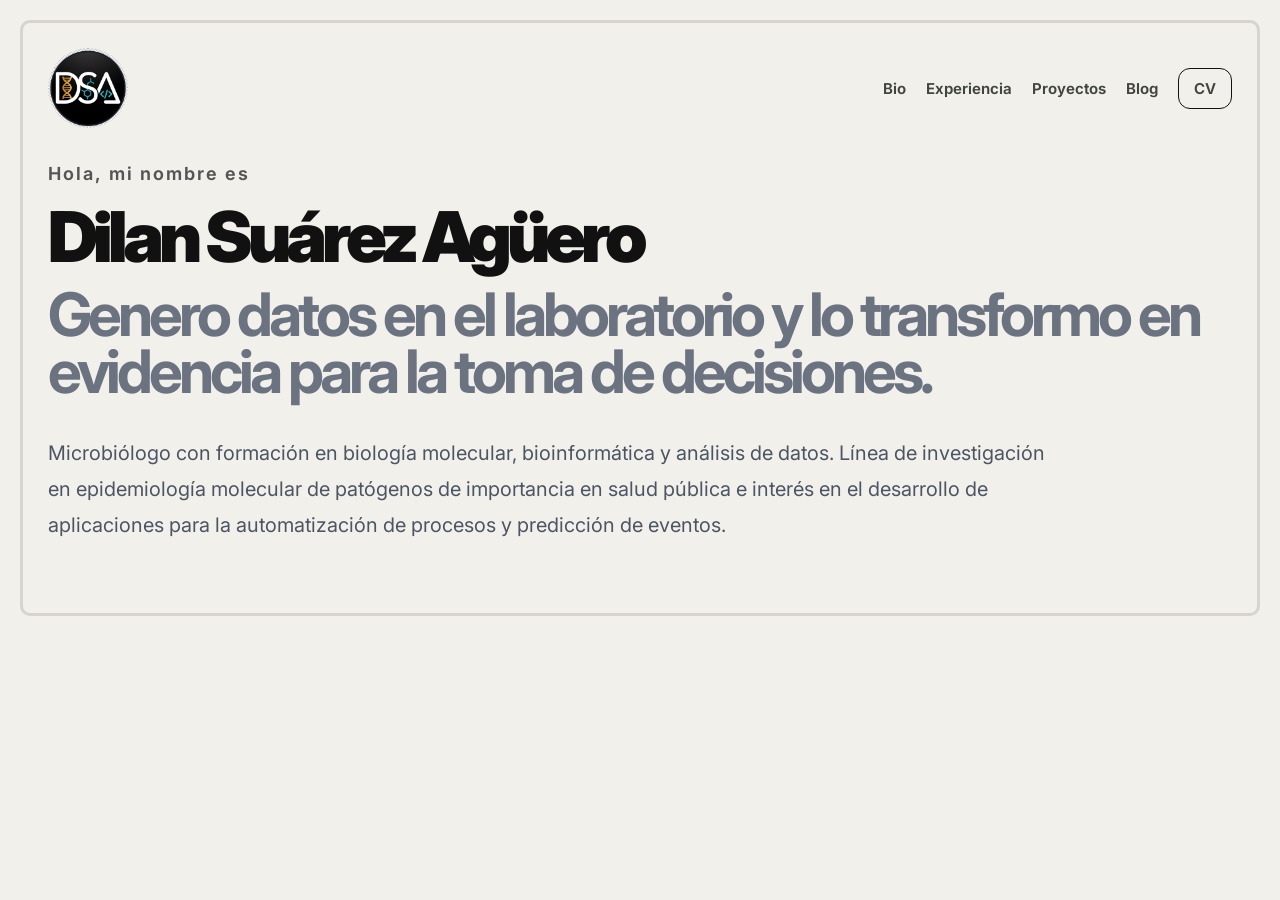
==== index.html @ a1aa5783 "Update index.html" ====
<!DOCTYPE html>
<html lang="es">
  
<!-- Head -->
<head>
  <meta charset="UTF-8">
  <title>Dilan Suárez Agüero</title>
  <link rel="icon" type="image/png" href="Favicon3_Logo_DilanSuarez.png">
  <link rel="shortcut icon" href="Favicon3_Logo_DilanSuarez.png">
  <link rel="stylesheet" href="css/styles_index.css"> <!-- 🔗 Conexión al CSS -->
  <link rel="preconnect" href="https://fonts.googleapis.com">
  <link href="https://fonts.googleapis.com/css2?family=Inter:wght@300;400;500;600;700;800;900&display=swap" rel="stylesheet">
</head>

  
<!-- Body -->
<body>
<!-- HERO SECTION -->
<section class="hero-wrapper">
    <div class="hero">
      <nav class="navbar">
        <div class="logo"> <!-- LOGO -->
          <img src="Favicon3_Logo_DilanSuarez.png" alt="logo">
        </div>
        <div class="menu">
          <a href="bio.html">Bio</a>
          <a href="experiencia.html">Experiencia</a>
          <a href="proyectos.html">Proyectos</a>
          <a href="blog.html">Blog</a>
          <a href="#" class="resume-btn">
            CV
          </a>
        </div>
      </nav>
      <div class="hero-content">
        <div class="hero-text">
          <small>
            Hola, mi nombre es
          </small>
          <h1>
            Dilan Suárez Agüero
          </h1>
          <h2>
            Genero datos en el laboratorio y lo transformo en evidencia para la toma de decisiones.
          </h2>
          <p>
            Microbiólogo con formación en biología molecular, bioinformática y análisis de datos. 
            Línea de investigación en epidemiología molecular de patógenos de importancia en salud pública e 
            interés en el desarrollo de aplicaciones para la automatización de procesos y predicción de eventos.
          </p>
        </div>
      </div>
    </div>
  </section>
</body>
</html>
---- css/styles_index.css ----
*{
  margin:0;
  padding:0;
  box-sizing:border-box;
}

html{
  scroll-behavior:smooth;
}

body{
  font-family:'Inter',sans-serif;
  background:#F2F0EB;
  overflow-x:hidden;
  color:#111111;
}

a{
  text-decoration:none;
  color:inherit;
}

/* =========================
   HERO WRAPPER
========================= */

.hero-wrapper{
  width:100%;
  max-height:95vh;
  display:flex;
  justify-content:center;
  align-items:center;
  padding:20px;
}

/* =========================
   HERO BOX
========================= */

.hero{
  width:100%;
  max-width:1400px;
  max-height:100vh;
  background:#F2F0EB;
  border-radius:10px;
  padding:25px 25px;
  display:flex;
  flex-direction:column;
  position:relative;
  overflow:hidden;
  border:3px solid #d6d3d1;
}

/* =========================
   NAVBAR
========================= */

.navbar{
  width:100%;
  display:flex;
  justify-content:space-between;
  align-items:center;
  margin-bottom:35px;
}

/* LOGO */

.logo{
  display:flex;
  align-items:center;
  gap:1px;
}

.logo img{
  width:80px;
  height:80px;
  border-radius:50%;
  object-fit:cover;
}


/* MENU */

.menu{
  display:flex;
  align-items:center;
  gap:20px;
  flex-wrap:wrap;
}

.menu a{
  font-size:15px;
  font-weight:650;
  color:#41453f;
  transition:0.3s;
}
.menu a:hover{
  color:#d6763a;
}

.resume-btn{
  padding:10px 15px;
  border:1px solid #111111;
  border-radius:12px;
  transition:0.3s;
}

.resume-btn:hover{
  background:#ebab83;
  color:#21201f;
}

/* =========================
   HERO CONTENT
========================= */

.hero-content{
  flex:1;
  display:flex;
  align-items:center;
}

.hero-text{
  max-height:90vh;
}

.hero-text small{
  font-size:18px;
  letter-spacing:2px;
  color:#555;
  display:block;
  margin-bottom:20px;
  font-weight:650;
}

.hero-text h1{
  font-size:clamp(40px, 9vw, 70px);
  line-height:0.95;
  font-weight:900;
  letter-spacing:-5px;
  color:#111111;
  margin-bottom:15px;
}

.hero-text h2{
  font-size:clamp(30px, 7vw, 60px);
  line-height:0.95;
  font-weight:700;
  letter-spacing:-4px;
  color:#6b7280;
  margin-bottom:35px;
}

.hero-text p{
  max-width:85%;
  font-size:20px;
  line-height:1.8;
  color:#4b5563;
  margin-bottom:45px;
}

/* =========================
   RESPONSIVE
========================= */

@media(max-width:992px){
  .hero{
    padding:30px;
  }

  .navbar{
    flex-direction:column;
    gap:25px;
    align-items:flex-start;
  }

  .menu{
    gap:20px;
  }

  .hero-content{
    align-items:flex-start;
  }

  .hero-text h1{
    letter-spacing:-3px;
  }

  .hero-text h2{
    letter-spacing:-2px;
  }
}

@media(max-width:768px){

  .hero{
    min-height:auto;
    padding:25px;
    border-radius:22px;
  }

  .menu{
    width:100%;
    justify-content:flex-start;
  }

  .hero-content{
    padding-top:20px;
  }

  .hero-text p{
    font-size:16px;
  }
}
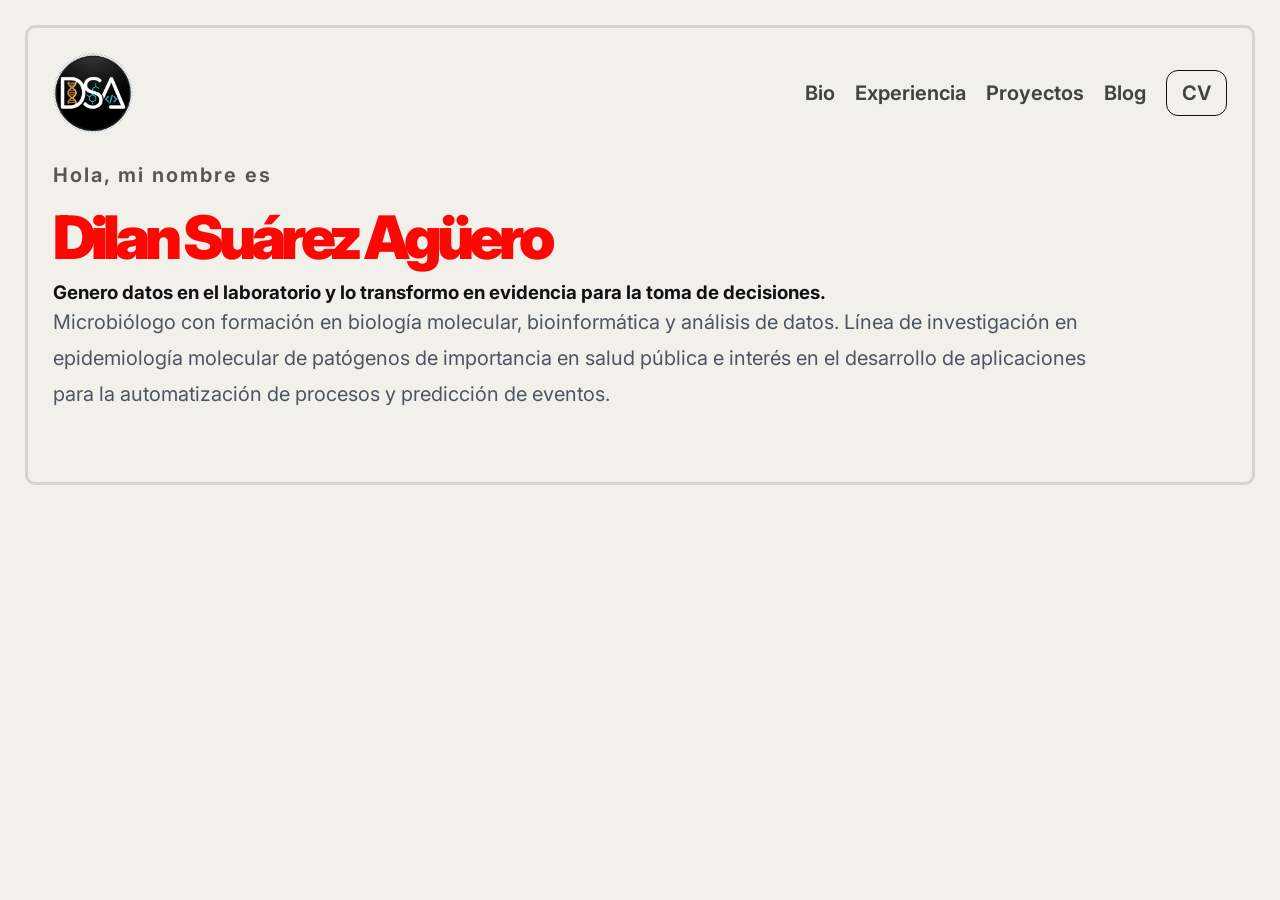
==== commit 01a925a4: "Update index.html" ====
--- a/index.html
+++ b/index.html
@@ -40,9 +40,9 @@
           <h1>
             Dilan Suárez Agüero
           </h1>
-          <h2>
+          <h3>
             Genero datos en el laboratorio y lo transformo en evidencia para la toma de decisiones.
-          </h2>
+          </h3>
           <p>
             Microbiólogo con formación en biología molecular, bioinformática y análisis de datos. 
             Línea de investigación en epidemiología molecular de patógenos de importancia en salud pública e 
--- a/css/styles_index.css
+++ b/css/styles_index.css
@@ -26,11 +26,11 @@
 
 .hero-wrapper{
   width:100%;
-  max-height:95vh;
+  max-height:90vh;
   display:flex;
   justify-content:center;
   align-items:center;
-  padding:20px;
+  padding:25px 25px;
 }
 
 /* =========================
@@ -40,7 +40,7 @@
 .hero{
   width:100%;
   max-width:1400px;
-  max-height:100vh;
+  max-height:90vh;
   background:#F2F0EB;
   border-radius:10px;
   padding:25px 25px;
@@ -60,7 +60,7 @@
   display:flex;
   justify-content:space-between;
   align-items:center;
-  margin-bottom:35px;
+  margin-bottom:30px;
 }
 
 /* LOGO */
@@ -85,11 +85,11 @@
   display:flex;
   align-items:center;
   gap:20px;
-  flex-wrap:wrap;
+  /*flex-wrap:wrap;*/
 }
 
 .menu a{
-  font-size:15px;
+  font-size:20px;
   font-weight:650;
   color:#41453f;
   transition:0.3s;
@@ -100,14 +100,14 @@
 
 .resume-btn{
   padding:10px 15px;
-  border:1px solid #111111;
+  border:1.5px solid #111111;
   border-radius:12px;
   transition:0.3s;
 }
 
 .resume-btn:hover{
   background:#ebab83;
-  color:#21201f;
+  color:#050505;
 }
 
 /* =========================
@@ -125,34 +125,35 @@
 }
 
 .hero-text small{
-  font-size:18px;
+  font-size:20px;
   letter-spacing:2px;
   color:#555;
   display:block;
-  margin-bottom:20px;
+  margin-bottom:22px;
   font-weight:650;
 }
 
 .hero-text h1{
-  font-size:clamp(40px, 9vw, 70px);
+  font-size:clamp(40px, 9vw, 60px);
   line-height:0.95;
   font-weight:900;
   letter-spacing:-5px;
-  color:#111111;
+  color:#fc0703;
   margin-bottom:15px;
 }
 
 .hero-text h2{
-  font-size:clamp(30px, 7vw, 60px);
+  font-size:clamp(23px, 7vw, 37px);
+  max-width:90%;
   line-height:0.95;
-  font-weight:700;
+  font-weight:650;
   letter-spacing:-4px;
   color:#6b7280;
-  margin-bottom:35px;
+  margin-bottom:38px;
 }
 
 .hero-text p{
-  max-width:85%;
+  max-width:90%;
   font-size:20px;
   line-height:1.8;
   color:#4b5563;
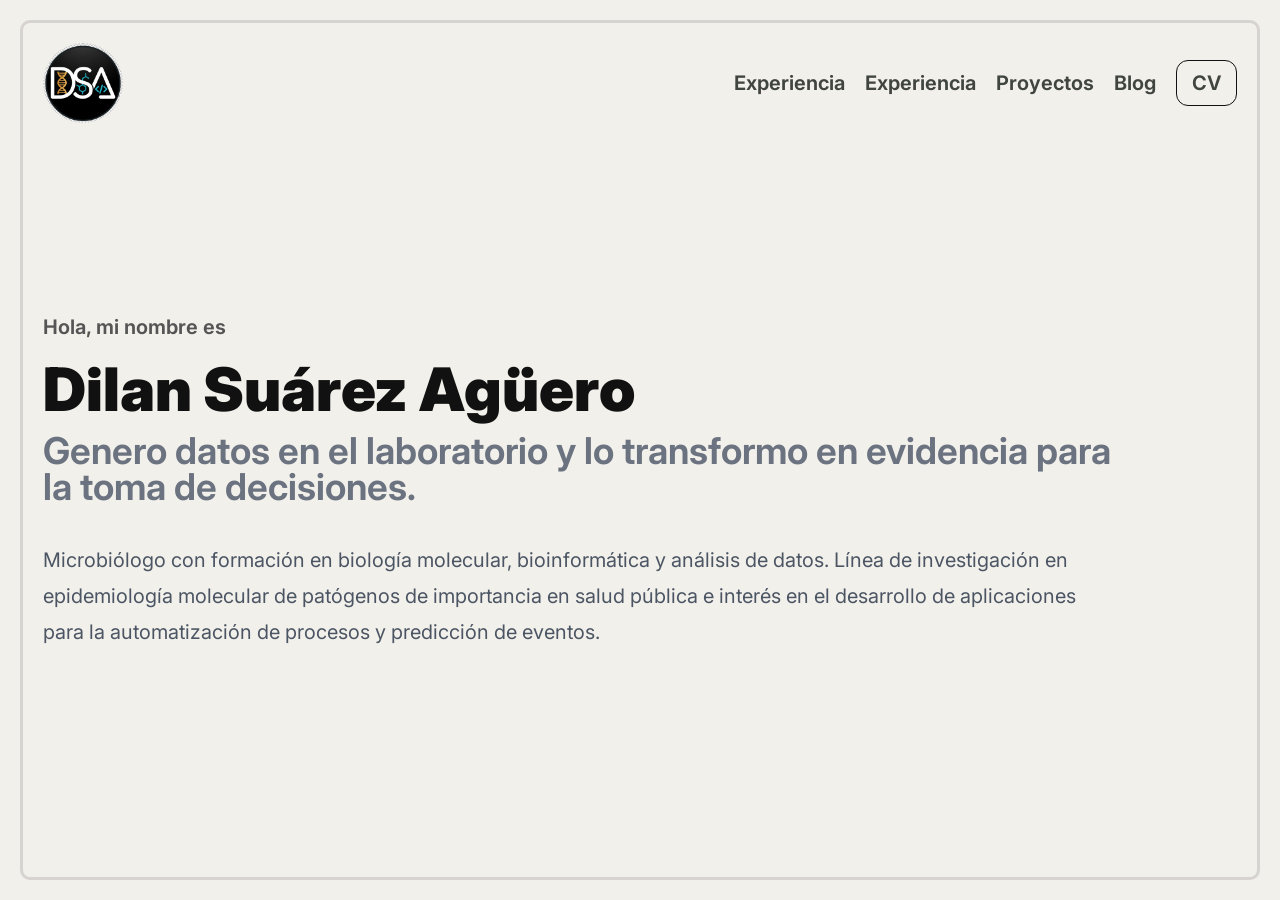
==== commit cdde4eef: "Update index.html" ====
--- a/index.html
+++ b/index.html
@@ -5,7 +5,7 @@
 <head>
   <meta charset="UTF-8">
   <title>Dilan Suárez Agüero</title>
-  <link rel="icon" type="image/png" href="Favicon3_Logo_DilanSuarez.png">
+  <link rel="icon" type="image/png" href="Favicon3Mod_Logo_DilanSuarez.png">
   <link rel="shortcut icon" href="Favicon3_Logo_DilanSuarez.png">
   <link rel="stylesheet" href="css/styles_index.css"> <!-- 🔗 Conexión al CSS -->
   <link rel="preconnect" href="https://fonts.googleapis.com">
@@ -23,8 +23,8 @@
           <img src="Favicon3_Logo_DilanSuarez.png" alt="logo">
         </div>
         <div class="menu">
-          <a href="bio.html">Bio</a>
           <a href="experiencia.html">Experiencia</a>
+          <a href="publicaciones.html">Experiencia</a>
           <a href="proyectos.html">Proyectos</a>
           <a href="blog.html">Blog</a>
           <a href="#" class="resume-btn">
--- a/css/styles_index.css
+++ b/css/styles_index.css
@@ -26,11 +26,11 @@
 
 .hero-wrapper{
   width:100%;
-  max-height:90vh;
+  min-height:95vh;
   display:flex;
   justify-content:center;
   align-items:center;
-  padding:25px 25px;
+  padding:20px;
 }
 
 /* =========================
@@ -40,10 +40,10 @@
 .hero{
   width:100%;
   max-width:1400px;
-  max-height:90vh;
+  height:calc(100vh - 40px);
   background:#F2F0EB;
   border-radius:10px;
-  padding:25px 25px;
+  padding:20px;
   display:flex;
   flex-direction:column;
   position:relative;
@@ -126,7 +126,7 @@
 
 .hero-text small{
   font-size:20px;
-  letter-spacing:2px;
+  letter-spacing:0px;
   color:#555;
   display:block;
   margin-bottom:22px;
@@ -137,17 +137,17 @@
   font-size:clamp(40px, 9vw, 60px);
   line-height:0.95;
   font-weight:900;
-  letter-spacing:-5px;
-  color:#fc0703;
+  letter-spacing: 0px;
+  color:#111111;
   margin-bottom:15px;
 }
 
-.hero-text h2{
+.hero-text h3{
   font-size:clamp(23px, 7vw, 37px);
   max-width:90%;
   line-height:0.95;
   font-weight:650;
-  letter-spacing:-4px;
+  letter-spacing:0px;
   color:#6b7280;
   margin-bottom:38px;
 }
@@ -156,6 +156,7 @@
   max-width:90%;
   font-size:20px;
   line-height:1.8;
+  letter-spacing:0px;
   color:#4b5563;
   margin-bottom:45px;
 }
@@ -166,7 +167,7 @@
 
 @media(max-width:992px){
   .hero{
-    padding:30px;
+    padding:12px;
   }
 
   .navbar{
@@ -195,8 +196,9 @@
 @media(max-width:768px){
 
   .hero{
-    min-height:auto;
-    padding:25px;
+    height:auto;
+    min-height:calc(100vh - 24px);
+    padding:22px;
     border-radius:22px;
   }
 
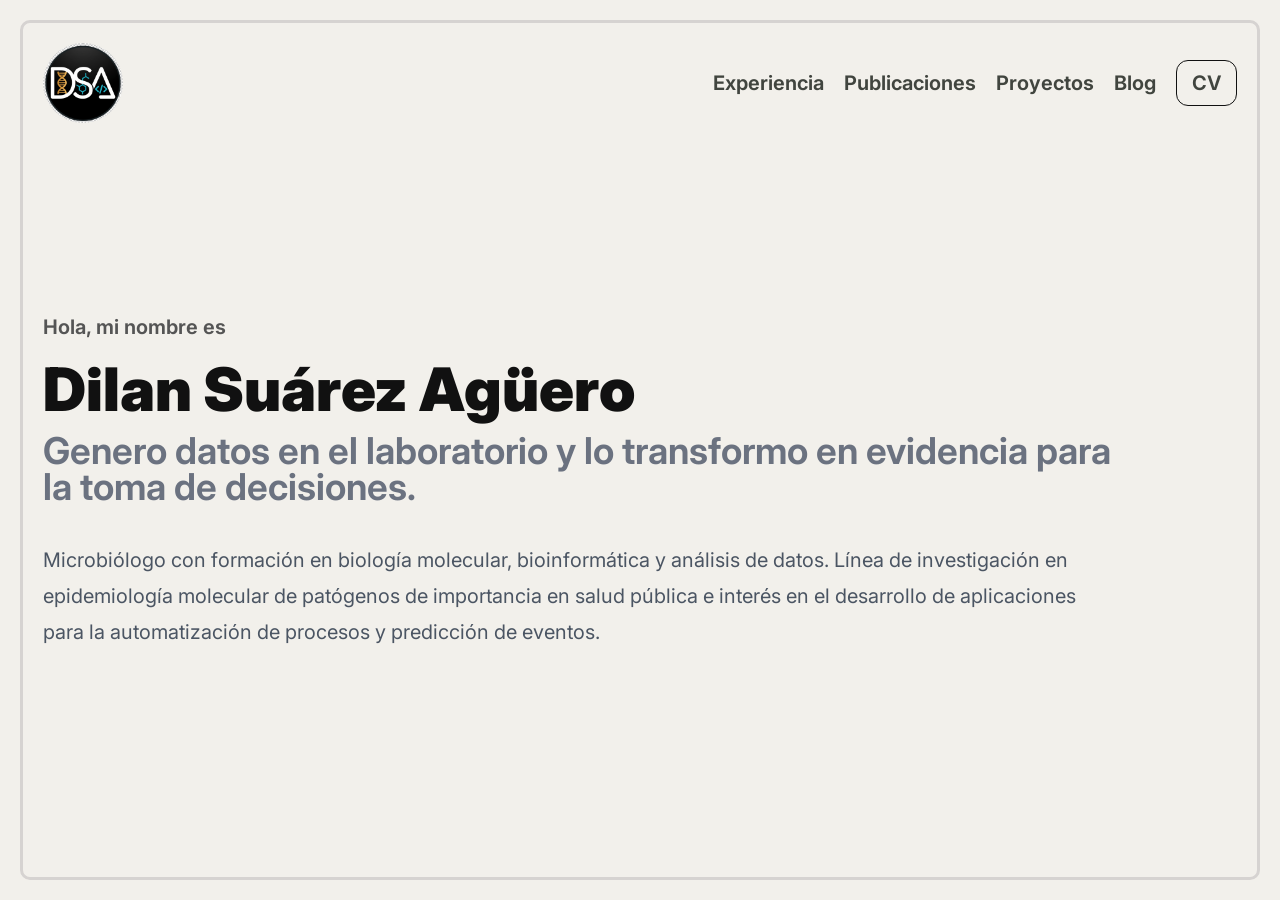
==== commit d07a9582: "Update index.html" ====
--- a/index.html
+++ b/index.html
@@ -24,7 +24,7 @@
         </div>
         <div class="menu">
           <a href="experiencia.html">Experiencia</a>
-          <a href="publicaciones.html">Experiencia</a>
+          <a href="publicaciones.html">Publicaciones</a>
           <a href="proyectos.html">Proyectos</a>
           <a href="blog.html">Blog</a>
           <a href="#" class="resume-btn">
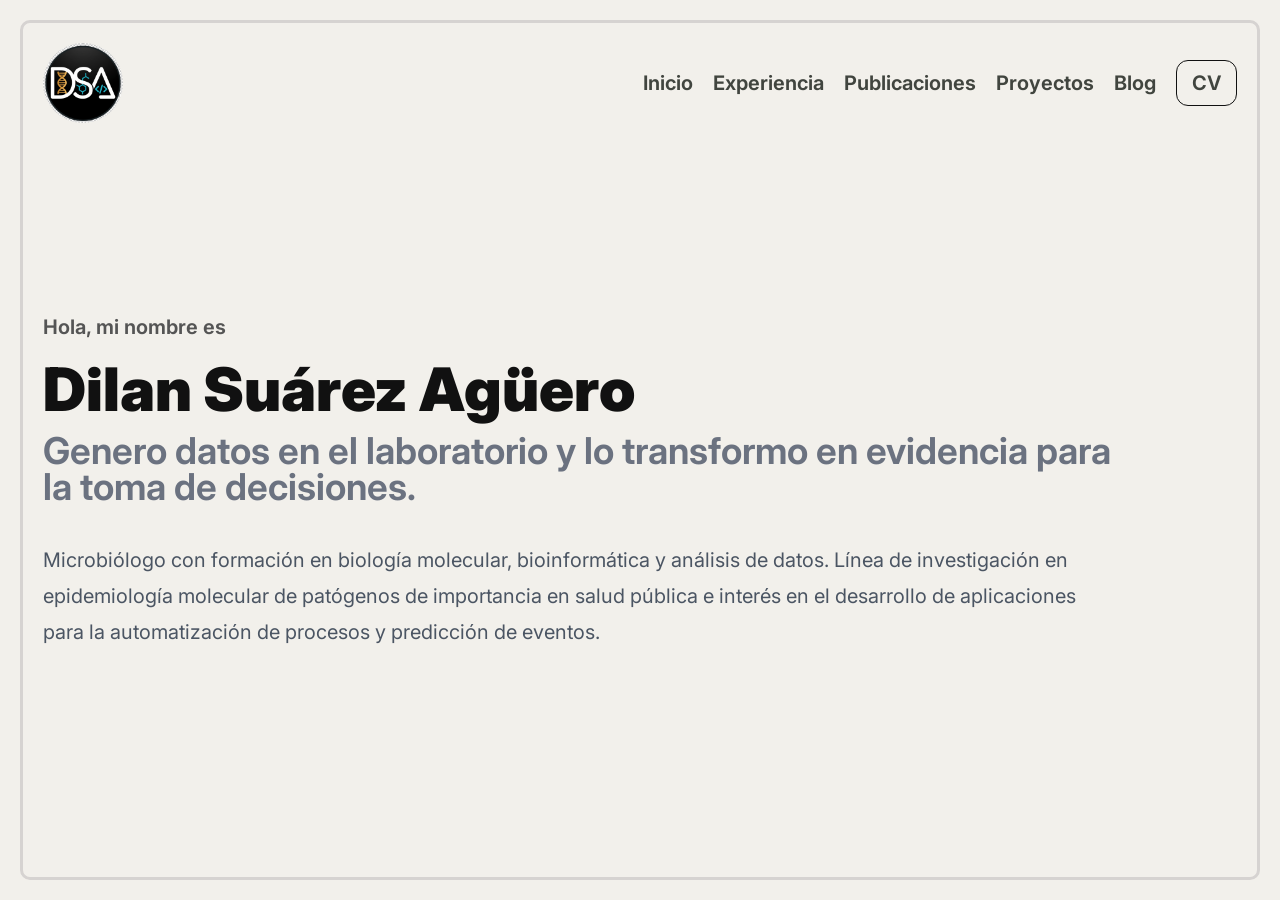
==== commit 8e67ec94: "Update index.html" ====
--- a/index.html
+++ b/index.html
@@ -23,6 +23,7 @@
           <img src="Favicon3_Logo_DilanSuarez.png" alt="logo">
         </div>
         <div class="menu">
+          <a href="index.html">Inicio</a>
           <a href="experiencia.html">Experiencia</a>
           <a href="publicaciones.html">Publicaciones</a>
           <a href="proyectos.html">Proyectos</a>
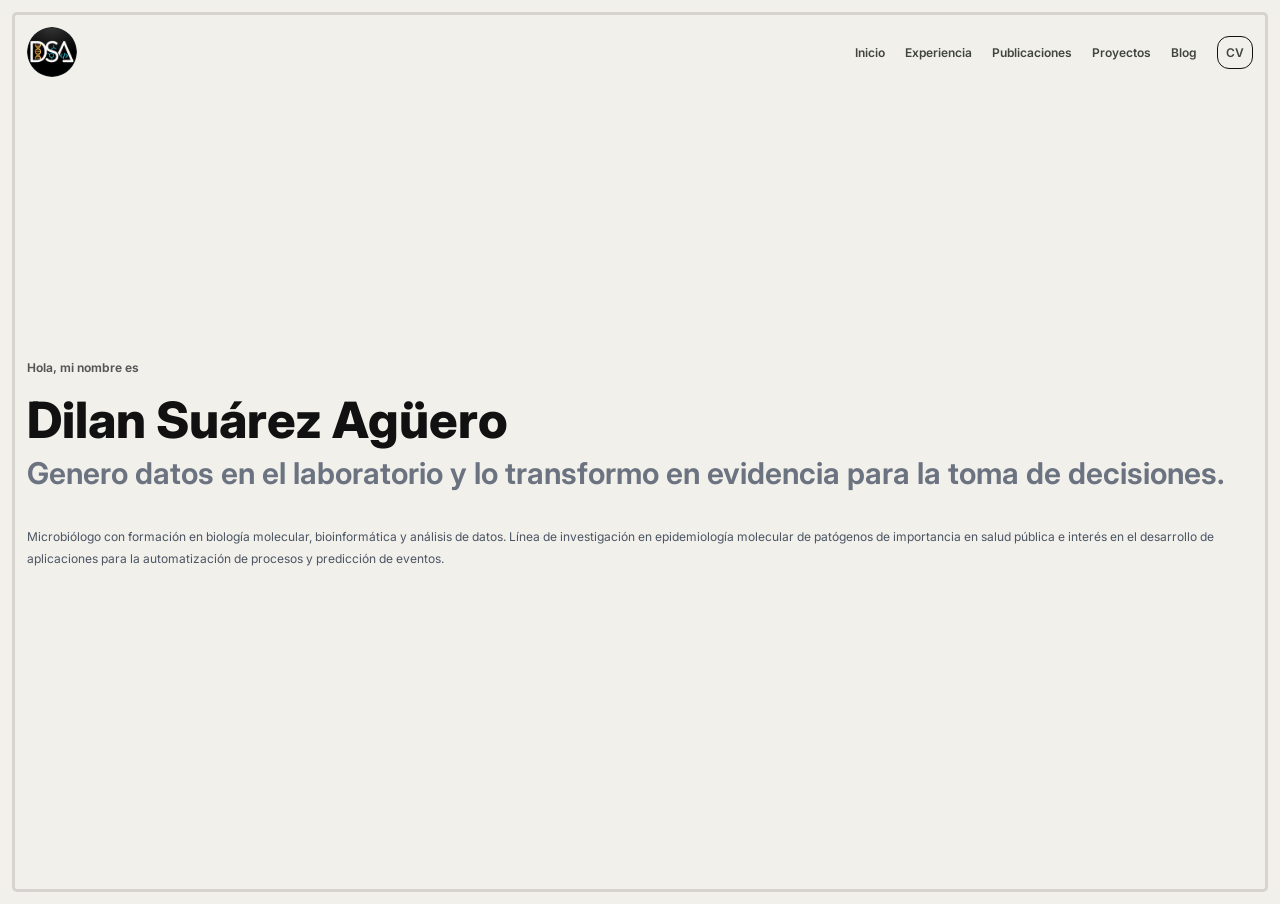
==== commit ac21ed80: "Update index.html" ====
--- a/index.html
+++ b/index.html
@@ -20,7 +20,7 @@
     <div class="hero">
       <nav class="navbar">
         <div class="logo"> <!-- LOGO -->
-          <img src="Favicon3_Logo_DilanSuarez.png" alt="logo">
+          <img src="Favicon3Mod_Logo_DilanSuarez.png" alt="logo">
         </div>
         <div class="menu">
           <a href="index.html">Inicio</a>
--- a/css/styles_index.css
+++ b/css/styles_index.css
@@ -30,7 +30,7 @@
   display:flex;
   justify-content:center;
   align-items:center;
-  padding:20px;
+  padding:12px;
 }
 
 /* =========================
@@ -39,11 +39,11 @@
 
 .hero{
   width:100%;
-  max-width:1400px;
-  height:calc(100vh - 40px);
+  max-width:1600px;
+  height:calc(100vh - 20px);
   background:#F2F0EB;
-  border-radius:10px;
-  padding:20px;
+  border-radius:5px;
+  padding:12px;
   display:flex;
   flex-direction:column;
   position:relative;
@@ -60,7 +60,7 @@
   display:flex;
   justify-content:space-between;
   align-items:center;
-  margin-bottom:30px;
+  margin-bottom:20px;
 }
 
 /* LOGO */
@@ -72,8 +72,8 @@
 }
 
 .logo img{
-  width:80px;
-  height:80px;
+  width:50px;
+  height:50px;
   border-radius:50%;
   object-fit:cover;
 }
@@ -89,8 +89,8 @@
 }
 
 .menu a{
-  font-size:20px;
-  font-weight:650;
+  font-size:12px;
+  font-weight:600;
   color:#41453f;
   transition:0.3s;
 }
@@ -99,7 +99,7 @@
 }
 
 .resume-btn{
-  padding:10px 15px;
+  padding:8px;
   border:1.5px solid #111111;
   border-radius:12px;
   transition:0.3s;
@@ -107,7 +107,7 @@
 
 .resume-btn:hover{
   background:#ebab83;
-  color:#050505;
+  color:#111111;
 }
 
 /* =========================
@@ -121,11 +121,11 @@
 }
 
 .hero-text{
-  max-height:90vh;
+  max-height:100vh;
 }
 
 .hero-text small{
-  font-size:20px;
+  font-size:12px;
   letter-spacing:0px;
   color:#555;
   display:block;
@@ -134,17 +134,17 @@
 }
 
 .hero-text h1{
-  font-size:clamp(40px, 9vw, 60px);
+  font-size:clamp(30px, 9vw, 50px);
   line-height:0.95;
-  font-weight:900;
+  font-weight:800;
   letter-spacing: 0px;
   color:#111111;
   margin-bottom:15px;
 }
 
 .hero-text h3{
-  font-size:clamp(23px, 7vw, 37px);
-  max-width:90%;
+  font-size:clamp(15px, 7vw, 30px);
+  max-width:100%;
   line-height:0.95;
   font-weight:650;
   letter-spacing:0px;
@@ -153,8 +153,8 @@
 }
 
 .hero-text p{
-  max-width:90%;
-  font-size:20px;
+  max-width:100%;
+  font-size:12px;
   line-height:1.8;
   letter-spacing:0px;
   color:#4b5563;
@@ -172,12 +172,12 @@
 
   .navbar{
     flex-direction:column;
-    gap:25px;
+    gap:15px;
     align-items:flex-start;
   }
 
   .menu{
-    gap:20px;
+    gap:15px;
   }
 
   .hero-content{
@@ -197,8 +197,8 @@
 
   .hero{
     height:auto;
-    min-height:calc(100vh - 24px);
-    padding:22px;
+    min-height:calc(95vh - 24px);
+    padding:15px;
     border-radius:22px;
   }
 
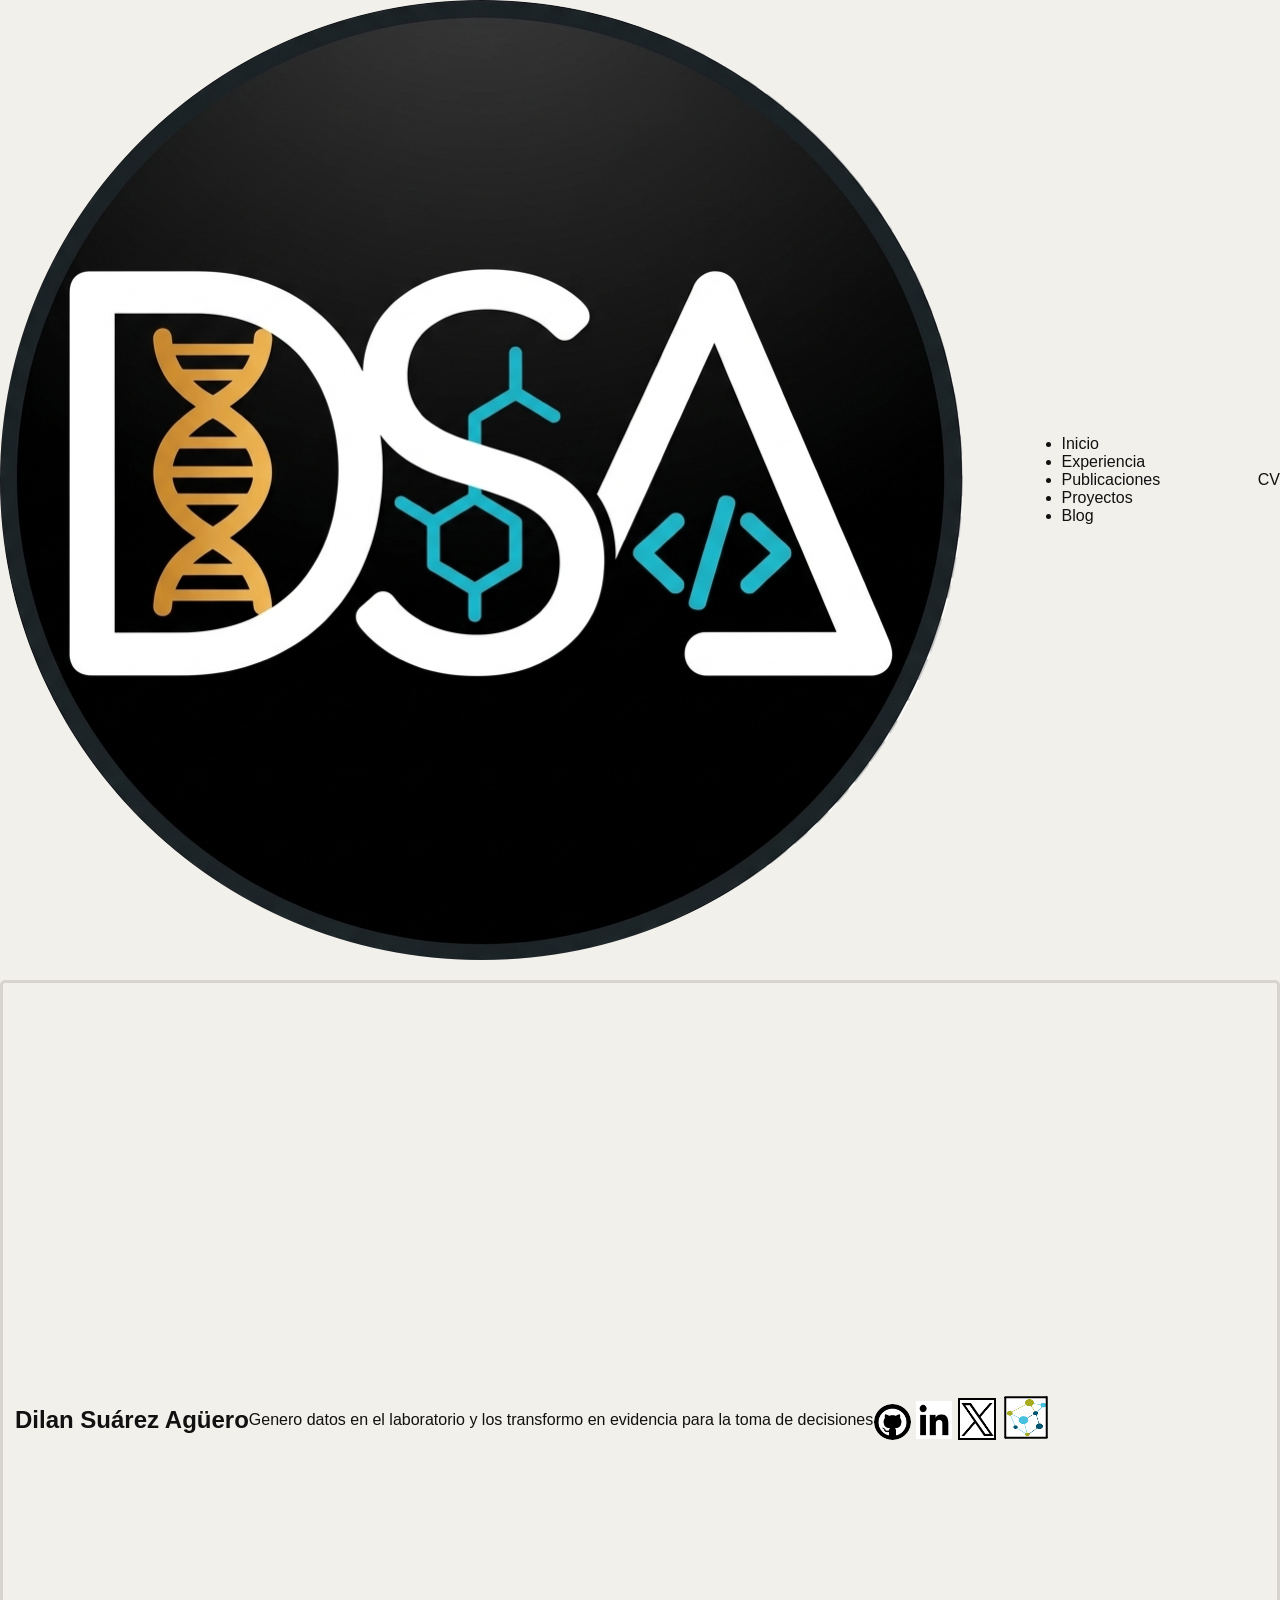
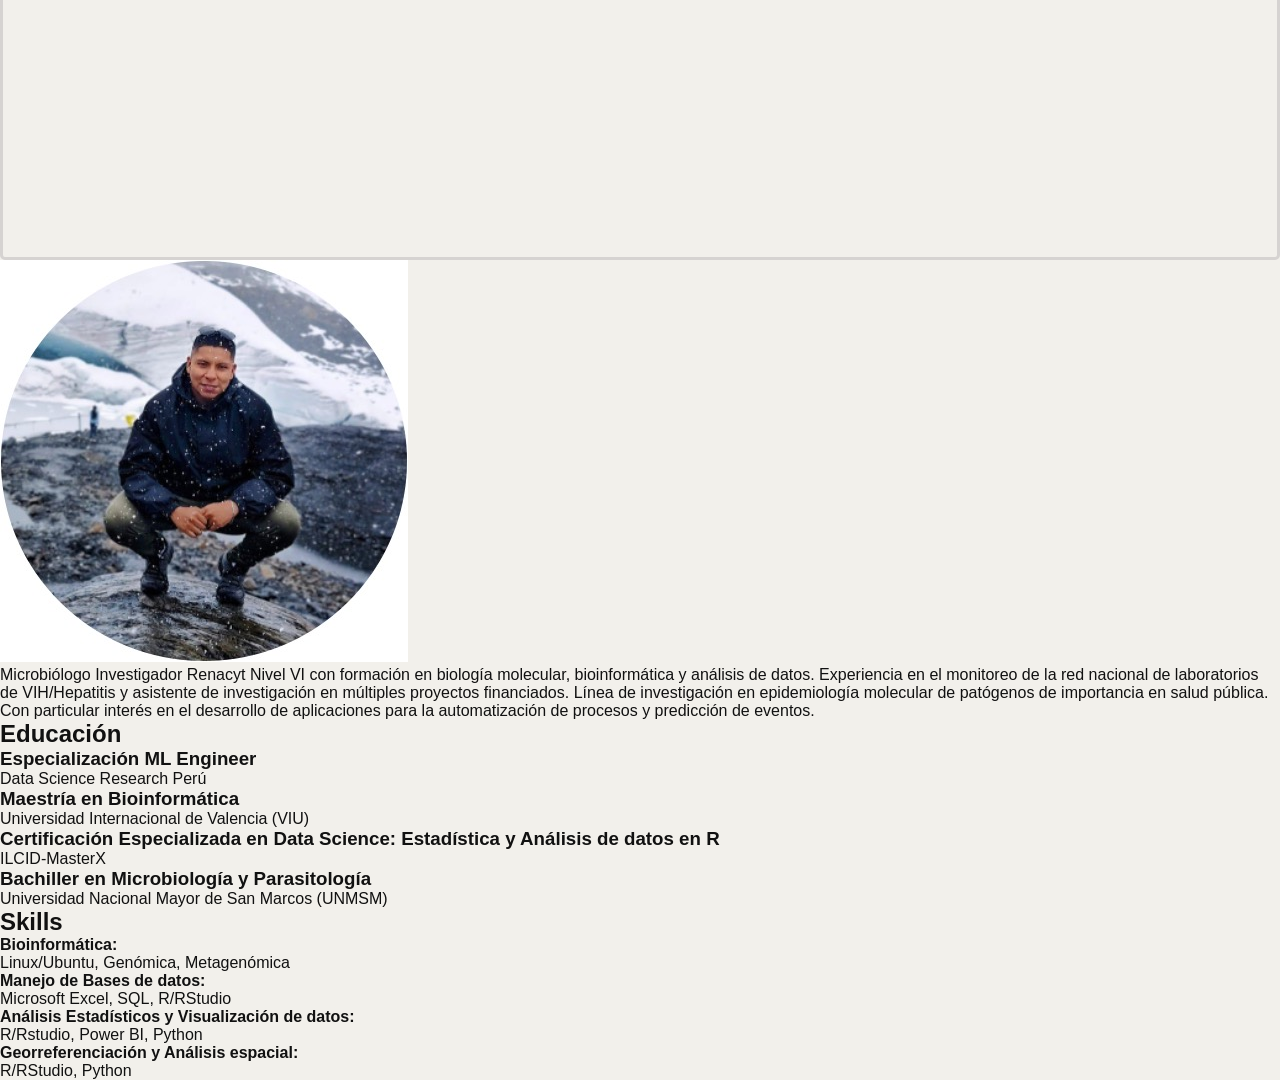
==== commit bdc6b62c: "Update index.html" ====
--- a/index.html
+++ b/index.html
@@ -8,51 +8,118 @@
   <link rel="icon" type="image/png" href="Favicon3Mod_Logo_DilanSuarez.png">
   <link rel="shortcut icon" href="Favicon3_Logo_DilanSuarez.png">
   <link rel="stylesheet" href="css/styles_index.css"> <!-- 🔗 Conexión al CSS -->
-  <link rel="preconnect" href="https://fonts.googleapis.com">
-  <link href="https://fonts.googleapis.com/css2?family=Inter:wght@300;400;500;600;700;800;900&display=swap" rel="stylesheet">
+  <link rel="stylesheet" href="https://cdnjs.cloudflare.com/ajax/libs/font-awesome/6.5.1/css/all.min.css">
 </head>
-
   
 <!-- Body -->
-<body>
-<!-- HERO SECTION -->
-<section class="hero-wrapper">
-    <div class="hero">
-      <nav class="navbar">
-        <div class="logo"> <!-- LOGO -->
-          <img src="Favicon3Mod_Logo_DilanSuarez.png" alt="logo">
+<header class="navbar">
+        <div class="logo-container">
+            <img src="Favicon3Mod_Logo_DilanSuarez.png" alt="Logo" class="logo">
         </div>
-        <div class="menu">
-          <a href="index.html">Inicio</a>
-          <a href="experiencia.html">Experiencia</a>
-          <a href="publicaciones.html">Publicaciones</a>
-          <a href="proyectos.html">Proyectos</a>
-          <a href="blog.html">Blog</a>
-          <a href="#" class="resume-btn">
-            CV
-          </a>
+        <nav>
+            <ul class="nav-links">
+                <li><a href="index.html">Inicio</a></li>
+                <li><a href="experiencia.html">Experiencia</a></li>
+                <li><a href="publicaciones.html">Publicaciones</a></li>
+                <li> <a href="proyectos.html">Proyectos</a></li>
+                <li><a href="blog.html">Blog</a></li>
+            </ul>
+        </nav>
+        <a href="#" class="cv-btn">CV</a>
+    </header>
+  
+<!-- ================= HERO ================= -->
+    <section class="hero">
+        <!-- Overlay -->
+        <div class="overlay"></div>
+        <!-- CONTENIDO -->
+        <div class="hero-content">
+            <h1>Dilan Suárez Agüero</h1>
+            <p>
+                Genero datos en el laboratorio y los transformo
+                en evidencia para la toma de decisiones
+            </p>
+            <!-- ICONOS -->
+            <div class="social-icons">
+                <a href="https://github.com/DilanSA">
+                    <img src="img/github.png" alt="GitHub">
+                </a>
+                <a href="https://www.linkedin.com/in/dilansuarezaguero/">
+                    <img src="img/linkedin.png" alt="Linkedin">
+                </a>
+                <a href="https://x.com/dilansa01">
+                    <img src="img/X.png" alt="X">
+                </a>
+                <a href="https://ctivitae.concytec.gob.pe/appDirectorioCTI/VerDatosInvestigador.do?id_investigador=57222">
+                    <img src="img/concytec.png" alt="CTI VITAE">
+                </a>
+            </div>
         </div>
-      </nav>
-      <div class="hero-content">
-        <div class="hero-text">
-          <small>
-            Hola, mi nombre es
-          </small>
-          <h1>
-            Dilan Suárez Agüero
-          </h1>
-          <h3>
-            Genero datos en el laboratorio y lo transformo en evidencia para la toma de decisiones.
-          </h3>
-          <p>
-            Microbiólogo con formación en biología molecular, bioinformática y análisis de datos. 
-            Línea de investigación en epidemiología molecular de patógenos de importancia en salud pública e 
-            interés en el desarrollo de aplicaciones para la automatización de procesos y predicción de eventos.
-          </p>
+    </section>
+<!-- ================= ABOUT ================= -->
+
+    <section class="about-section">
+        <div class="about-container">
+            <!-- FOTO -->
+            <div class="profile-column">
+                <img src="img/foto_perfil.jpg"
+                    alt="Foto Perfil"
+                    class="profile-img">
+            </div>
+            <!-- INFORMACION -->
+            <div class="info-column">
+                <p class="description">
+                    Microbiólogo Investigador Renacyt Nivel VI con formación en biología molecular, bioinformática y análisis de datos. 
+                    Experiencia en el monitoreo de la red nacional de laboratorios de VIH/Hepatitis y asistente de investigación en múltiples proyectos financiados. 
+                    Línea de investigación en epidemiología molecular de patógenos de importancia en salud pública. 
+                    Con particular interés en el desarrollo de aplicaciones para la automatización de procesos y predicción de eventos.
+                </p>
+                <div class="info-grid">
+                    <!-- EDUCACION -->
+                    <div>
+                        <h2>Educación</h2>
+                        <div class="item">
+                            <h3>Especialización ML Engineer</h3>
+                            <span>Data Science Research Perú</span>
+                        </div>
+                        <div class="item">
+                            <h3>Maestría en Bioinformática</h3>
+                            <span>Universidad Internacional de Valencia (VIU)</span>
+                        </div>
+                        <div class="item">
+                            <h3>Certificación Especializada en Data Science: Estadística y Análisis de datos en R</h3>
+                            <span>ILCID-MasterX</span>
+                        </div>
+                        <div class="item">
+                            <h3>Bachiller en Microbiología y Parasitología</h3>
+                            <span>Universidad Nacional Mayor de San Marcos (UNMSM)</span>
+                        </div>
+                    </div>
+                    <!-- SKILLS -->
+                    <div>
+                        <h2>Skills</h2>
+                        <div class="skills">
+                            <p>
+                                <strong>Bioinformática:</strong><br>
+                                Linux/Ubuntu, Genómica, Metagenómica
+                            </p>
+                            <p>
+                                <strong>Manejo de Bases de datos:</strong><br>
+                                Microsoft Excel, SQL, R/RStudio
+                            </p>
+                            <p>
+                                <strong>Análisis Estadísticos y Visualización de datos:</strong><br>
+                                R/Rstudio, Power BI, Python
+                            </p>
+                            <p>
+                                <strong>Georreferenciación y Análisis espacial:</strong><br>
+                                R/RStudio, Python
+                            </p>
+                        </div>
+                    </div>
+                </div>
+            </div>
         </div>
-      </div>
-    </div>
-  </section>
+    </section>
 </body>
 </html>
-
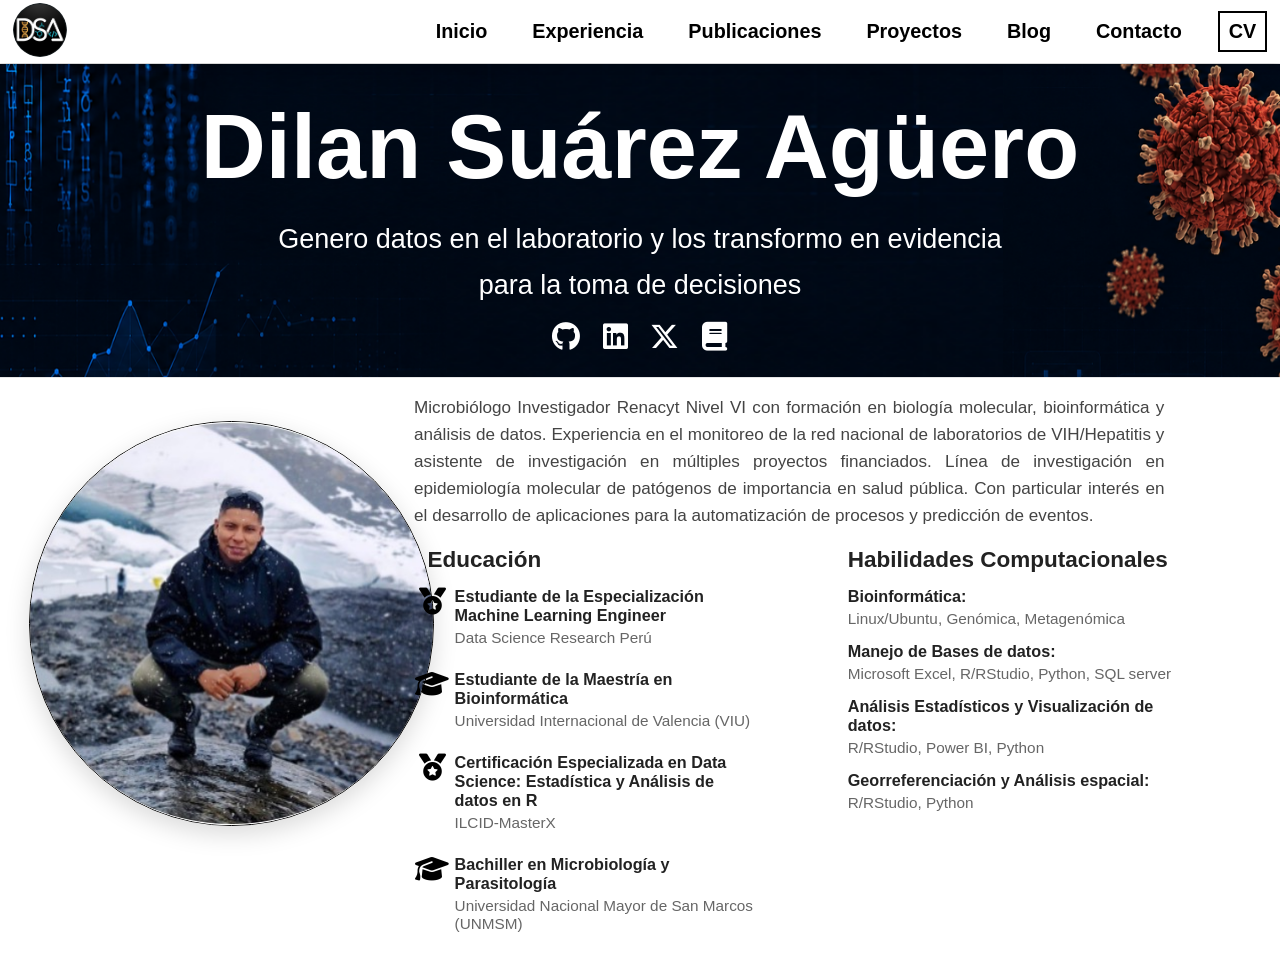
==== commit b98930d9: "Add files via upload" ====
--- a/index.html
+++ b/index.html
@@ -23,6 +23,7 @@
                 <li><a href="publicaciones.html">Publicaciones</a></li>
                 <li> <a href="proyectos.html">Proyectos</a></li>
                 <li><a href="blog.html">Blog</a></li>
+                <li><a href="contacto.html">Contacto</a></li>
             </ul>
         </nav>
         <a href="#" class="cv-btn">CV</a>
@@ -42,16 +43,16 @@
             <!-- ICONOS -->
             <div class="social-icons">
                 <a href="https://github.com/DilanSA">
-                    <img src="img/github.png" alt="GitHub">
+                    <i class="fab fa-github"></i>
                 </a>
                 <a href="https://www.linkedin.com/in/dilansuarezaguero/">
-                    <img src="img/linkedin.png" alt="Linkedin">
+                    <i class="fab fa-linkedin"></i>
                 </a>
                 <a href="https://x.com/dilansa01">
-                    <img src="img/X.png" alt="X">
+                    <i class="fab fa-x-twitter"></i>
                 </a>
                 <a href="https://ctivitae.concytec.gob.pe/appDirectorioCTI/VerDatosInvestigador.do?id_investigador=57222">
-                    <img src="img/concytec.png" alt="CTI VITAE">
+                    <i class="fas fa-book"></i>
                 </a>
             </div>
         </div>
@@ -75,49 +76,70 @@
                     Con particular interés en el desarrollo de aplicaciones para la automatización de procesos y predicción de eventos.
                 </p>
                 <div class="info-grid">
-                    <!-- EDUCACION -->
-                    <div>
-                        <h2>Educación</h2>
-                        <div class="item">
-                            <h3>Especialización ML Engineer</h3>
-                            <span>Data Science Research Perú</span>
-                        </div>
-                        <div class="item">
-                            <h3>Maestría en Bioinformática</h3>
-                            <span>Universidad Internacional de Valencia (VIU)</span>
-                        </div>
-                        <div class="item">
-                            <h3>Certificación Especializada en Data Science: Estadística y Análisis de datos en R</h3>
-                            <span>ILCID-MasterX</span>
-                        </div>
-                        <div class="item">
-                            <h3>Bachiller en Microbiología y Parasitología</h3>
-                            <span>Universidad Nacional Mayor de San Marcos (UNMSM)</span>
-                        </div>
-                    </div>
-                    <!-- SKILLS -->
-                    <div>
-                        <h2>Skills</h2>
-                        <div class="skills">
-                            <p>
-                                <strong>Bioinformática:</strong><br>
-                                Linux/Ubuntu, Genómica, Metagenómica
-                            </p>
-                            <p>
-                                <strong>Manejo de Bases de datos:</strong><br>
-                                Microsoft Excel, SQL, R/RStudio
-                            </p>
-                            <p>
-                                <strong>Análisis Estadísticos y Visualización de datos:</strong><br>
-                                R/Rstudio, Power BI, Python
-                            </p>
-                            <p>
-                                <strong>Georreferenciación y Análisis espacial:</strong><br>
-                                R/RStudio, Python
-                            </p>
-                        </div>
-                    </div>
-                </div>
+
+    <!-- EDUCACION -->
+
+    <div>
+        <h2>Educación</h2>
+        <div class="edu-item">
+            <div class="edu-icon">
+                <i class="fas fa-medal"></i>
+            </div>
+            <div class="item">
+                <h3>Estudiante de la Especialización Machine Learning Engineer</h3>
+                <span>Data Science Research Perú</span>
+            </div>
+        </div>
+        <div class="edu-item">
+            <div class="edu-icon">
+                <i class="fas fa-graduation-cap"></i>
+            </div>
+            <div class="item">
+                <h3>Estudiante de la Maestría en Bioinformática</h3>
+                <span>Universidad Internacional de Valencia (VIU)</span>
+            </div>
+        </div>
+        <div class="edu-item">
+            <div class="edu-icon">
+                <i class="fas fa-medal"></i>
+            </div>
+            <div class="item">
+                <h3>Certificación Especializada en Data Science: Estadística y Análisis de datos en R</h3>
+                <span>ILCID-MasterX</span>
+            </div>
+        </div>
+        <div class="edu-item">
+            <div class="edu-icon">
+                <i class="fas fa-graduation-cap"></i>
+            </div>
+            <div class="item">
+                <h3>Bachiller en Microbiología y Parasitología</h3>
+                <span>Universidad Nacional Mayor de San Marcos (UNMSM)</span>
+            </div>
+        </div>
+    </div>
+    <!-- SKILLS -->
+    <div>
+        <h2>Habilidades Computacionales</h2>
+        <div class="skills">
+
+            <h3>Bioinformática:</h3>
+            <span>Linux/Ubuntu, Genómica, Metagenómica</span>
+        </div>
+        <div class="skills">
+            <h3>Manejo de Bases de datos:</h3>
+            <span>Microsoft Excel, R/RStudio, Python, SQL server</span>
+        </div>
+        <div class="skills">
+            <h3>Análisis Estadísticos y Visualización de datos:</h3>
+            <span>R/RStudio, Power BI, Python</span>
+        </div>
+        <div class="skills">
+            <h3>Georreferenciación y Análisis espacial:</h3>
+            <span>R/RStudio, Python</span>
+        </div>
+    </div>
+</div>
             </div>
         </div>
     </section>
--- a/css/styles_index.css
+++ b/css/styles_index.css
@@ -1,217 +1,363 @@
+/* =========================
+   RESET
+========================= */
+
 *{
-  margin:0;
-  padding:0;
-  box-sizing:border-box;
+    margin:0;
+    padding:0;
+    box-sizing:border-box;
 }
 
 html{
-  scroll-behavior:smooth;
+    scroll-behavior:smooth;
 }
 
 body{
-  font-family:'Inter',sans-serif;
-  background:#F2F0EB;
-  overflow-x:hidden;
-  color:#111111;
-}
-
-a{
-  text-decoration:none;
-  color:inherit;
-}
-
-/* =========================
-   HERO WRAPPER
-========================= */
-
-.hero-wrapper{
-  width:100%;
-  min-height:95vh;
-  display:flex;
-  justify-content:center;
-  align-items:center;
-  padding:12px;
-}
-
-/* =========================
-   HERO BOX
+    font-family: Arial, Helvetica, sans-serif;
+    background:#f4f4f4;
+    color:#222;
+}
+
+
+/* =========================
+   NAVBAR
+========================= */
+
+.navbar{
+
+    width:100%;
+    height:7vh;
+    position:fixed;
+    top:0;
+    left:0;
+    z-index:1000;
+    display:flex;
+    align-items:center;
+    justify-content:space-between;
+    padding:0 1%;
+    background:WHITE;
+    box-shadow:0 2px 10px rgba(0,0,0,0.2);
+}
+
+/* LOGO */
+
+.logo{
+    width: 6vh;
+    height: 6vh;
+    object-fit:cover;
+    border-radius:50%;
+}
+
+
+/* MENU */
+nav{
+    margin-left:auto;
+}
+
+.nav-links{
+    display:flex;
+    align-items:center;
+    list-style:none;
+    gap: 5vh;
+    margin-right: 4vh;
+}
+
+.nav-links a{
+    text-decoration:none;
+    color:black;
+    font-weight:600;
+    font-size: 2.2vh;
+    transition:0.3s;
+}
+
+.nav-links a:hover{
+    color:orange;
+    opacity:0.9;
+}
+
+
+/* BOTON CV */
+.cv-btn{
+    border: 0.3vh solid black;
+    padding: 0.75vh 1vh;
+    text-decoration:none;
+    color:black;
+    font-size: 2.2vh;
+    font-weight:600;
+    transition:0.3s;
+}
+
+.cv-btn:hover{
+    background:orange;
+    color:black;
+}
+
+
+/* =========================
+   HERO
 ========================= */
 
 .hero{
-  width:100%;
-  max-width:1600px;
-  height:calc(100vh - 20px);
-  background:#F2F0EB;
-  border-radius:5px;
-  padding:12px;
-  display:flex;
-  flex-direction:column;
-  position:relative;
-  overflow:hidden;
-  border:3px solid #d6d3d1;
-}
-
-/* =========================
-   NAVBAR
-========================= */
-
-.navbar{
-  width:100%;
-  display:flex;
-  justify-content:space-between;
-  align-items:center;
-  margin-bottom:20px;
-}
-
-/* LOGO */
-
-.logo{
-  display:flex;
-  align-items:center;
-  gap:1px;
-}
-
-.logo img{
-  width:50px;
-  height:50px;
-  border-radius:50%;
-  object-fit:cover;
-}
-
-
-/* MENU */
-
-.menu{
-  display:flex;
-  align-items:center;
-  gap:20px;
-  /*flex-wrap:wrap;*/
-}
-
-.menu a{
-  font-size:12px;
-  font-weight:600;
-  color:#41453f;
-  transition:0.3s;
-}
-.menu a:hover{
-  color:#d6763a;
-}
-
-.resume-btn{
-  padding:8px;
-  border:1.5px solid #111111;
-  border-radius:12px;
-  transition:0.3s;
-}
-
-.resume-btn:hover{
-  background:#ebab83;
-  color:#111111;
-}
-
-/* =========================
-   HERO CONTENT
-========================= */
+
+    width:100%;
+    height: 35vh;
+    margin-top: 7vh;
+    background-image:url("../img/hero.png");
+    background-size:cover;
+    background-position:center;
+    background-repeat:no-repeat;
+    position:relative;
+    display:flex;
+    justify-content:center;
+    align-items:center;
+    overflow:hidden;
+}
+
+/* CONTENIDO */
 
 .hero-content{
-  flex:1;
-  display:flex;
-  align-items:center;
-}
-
-.hero-text{
-  max-height:100vh;
-}
-
-.hero-text small{
-  font-size:12px;
-  letter-spacing:0px;
-  color:#555;
-  display:block;
-  margin-bottom:22px;
-  font-weight:650;
-}
-
-.hero-text h1{
-  font-size:clamp(30px, 9vw, 50px);
-  line-height:0.95;
-  font-weight:800;
-  letter-spacing: 0px;
-  color:#111111;
-  margin-bottom:15px;
-}
-
-.hero-text h3{
-  font-size:clamp(15px, 7vw, 30px);
-  max-width:100%;
-  line-height:0.95;
-  font-weight:650;
-  letter-spacing:0px;
-  color:#6b7280;
-  margin-bottom:38px;
-}
-
-.hero-text p{
-  max-width:100%;
-  font-size:12px;
-  line-height:1.8;
-  letter-spacing:0px;
-  color:#4b5563;
-  margin-bottom:45px;
-}
+    position:relative;
+    z-index:2;
+    width:100%;
+    max-width:100%;
+    text-align:center;
+    color:white;
+    padding: 0;
+}
+
+
+/* TITULO */
+
+.hero-content h1{
+    font-size: 10vh;
+    font-weight:800;
+    margin-top: 0;
+    margin-bottom: 2vh;
+    letter-spacing: 0.01vh;
+}
+
+/* SUBTITULO */
+
+.hero-content p{
+    font-size: 3vh;
+    line-height:1.7;
+    max-width: 60%;
+    margin:auto;
+    margin-bottom: 2vh;
+}
+
+/* =========================
+   ICONOS
+========================= */
+
+.social-icons{
+    display:flex;
+    justify-content:center;
+    gap: 3.5vh;
+}
+
+.social-icons a{
+    width: 2vh;
+    height: 2vh;
+    border-radius:0%;
+    display:flex;
+    align-items:center;
+    justify-content:center;
+    color: white;
+    font-size: 3.2vh;
+    text-decoration:none;
+    transition:0.3s;
+}
+
+.social-icons a:hover{
+
+    transform:translateY(-1.5vh);
+    background:black;
+    color:orange;
+}
+
+
+/* =========================
+   ABOUT SECTION
+========================= */
+
+.about-section{
+    width:100%;
+    padding: 0.8vh;
+    background:white;
+}
+
+/* CONTENEDOR */
+.about-container{
+    max-width:85%;
+    margin:auto;
+    display:grid;
+    grid-template-columns:24% 1fr;
+    gap:5%;
+}
+
+/* FOTO */
+.profile-column{
+    display:flex;
+    justify-content:center;
+}
+
+/* IMAGEN PERFIL */
+.profile-img{
+    width:45vh;
+    height:45vh;
+    border-radius:50%;
+    object-fit:cover;
+    margin-top: 4vh;
+    border:1.8px solid black;
+    box-shadow:0 8px 25px rgba(0,0,0,0.15);
+}
+
+/* DESCRIPCION */
+
+.description{
+    font-size: 1.9vh;
+    line-height: 3vh;
+    margin-top:1vh;
+    margin-right:1.5vh;
+    color:#444;
+    text-align: justify;
+    margin-bottom: 2vh;
+}
+
+/* GRID */
+
+.info-grid{
+    display:grid;
+    grid-template-columns:1fr 1fr;
+    gap: 10vh;
+    margin-left: 1.5vh;
+    margin-bottom: 1vh;
+}
+
+/* TITULOS */
+
+.info-grid h2{
+    font-size: 2.5vh;
+    margin-top: 0vh;
+    margin-bottom: 1.5vh;
+}
+
+/* ITEMS */
+
+.edu-item{
+    display:flex;
+    align-items:flex-start;
+    gap:18px;
+    margin-bottom:1vh;
+}
+
+.edu-icon{
+    width: 1vh;
+    height: 1vh;
+    display:flex;
+    align-items:center;
+    justify-content:center;
+    color:black;
+    font-size: 3vh;
+    margin-top: 1.2vh;
+}
+
+.item{
+    margin-bottom: 1.5vh;
+}
+
+.item h3{
+    margin-bottom: 0.5vh;
+    font-size: 1.8vh;
+}
+
+.item span{
+    color: #666;
+    font-size: 1.7vh;
+}
+
+
+/* SKILLS */
+
+.skills{
+    margin-bottom: 1.5vh;
+}
+
+.skills h3{
+    margin-bottom: 0.5vh;
+    font-size: 1.8vh;
+}
+
+.skills span{
+    color: #666;
+    font-size: 1.7vh;
+}
+
+
 
 /* =========================
    RESPONSIVE
 ========================= */
 
-@media(max-width:992px){
-  .hero{
-    padding:12px;
-  }
-
-  .navbar{
-    flex-direction:column;
-    gap:15px;
-    align-items:flex-start;
-  }
-
-  .menu{
-    gap:15px;
-  }
-
-  .hero-content{
-    align-items:flex-start;
-  }
-
-  .hero-text h1{
-    letter-spacing:-3px;
-  }
-
-  .hero-text h2{
-    letter-spacing:-2px;
-  }
-}
+@media(max-width:1000px){
+
+    .hero-content h1{
+        font-size: 10vh;
+    }
+
+    .hero-content p{
+        font-size: 3vh;
+    }
+
+    .about-container{
+        grid-template-columns:1fr;
+    }
+
+    .info-grid{
+        grid-template-columns:1fr;
+    }
+
+    .profile-column{
+        justify-content:center;
+    }
+
+}
+
 
 @media(max-width:768px){
 
-  .hero{
-    height:auto;
-    min-height:calc(95vh - 24px);
-    padding:15px;
-    border-radius:22px;
-  }
-
-  .menu{
-    width:100%;
-    justify-content:flex-start;
-  }
-
-  .hero-content{
-    padding-top:20px;
-  }
-
-  .hero-text p{
-    font-size:16px;
-  }
-}
+    .navbar{
+        padding:0 20px;
+    }
+
+    .nav-links{
+        display:none;
+    }
+
+    .hero{
+        height:35vh;
+    }
+
+    .hero-content h1{
+        font-size:10vh;
+    }
+
+    .hero-content p{
+        font-size:3vh;
+    }
+
+    .social-icons a{
+
+        width: 2vh;
+        height: 2vh;
+
+        font-size:3.2vh;
+    }
+
+    .about-section{
+
+        padding:60px 25px;
+    }
+
+}
